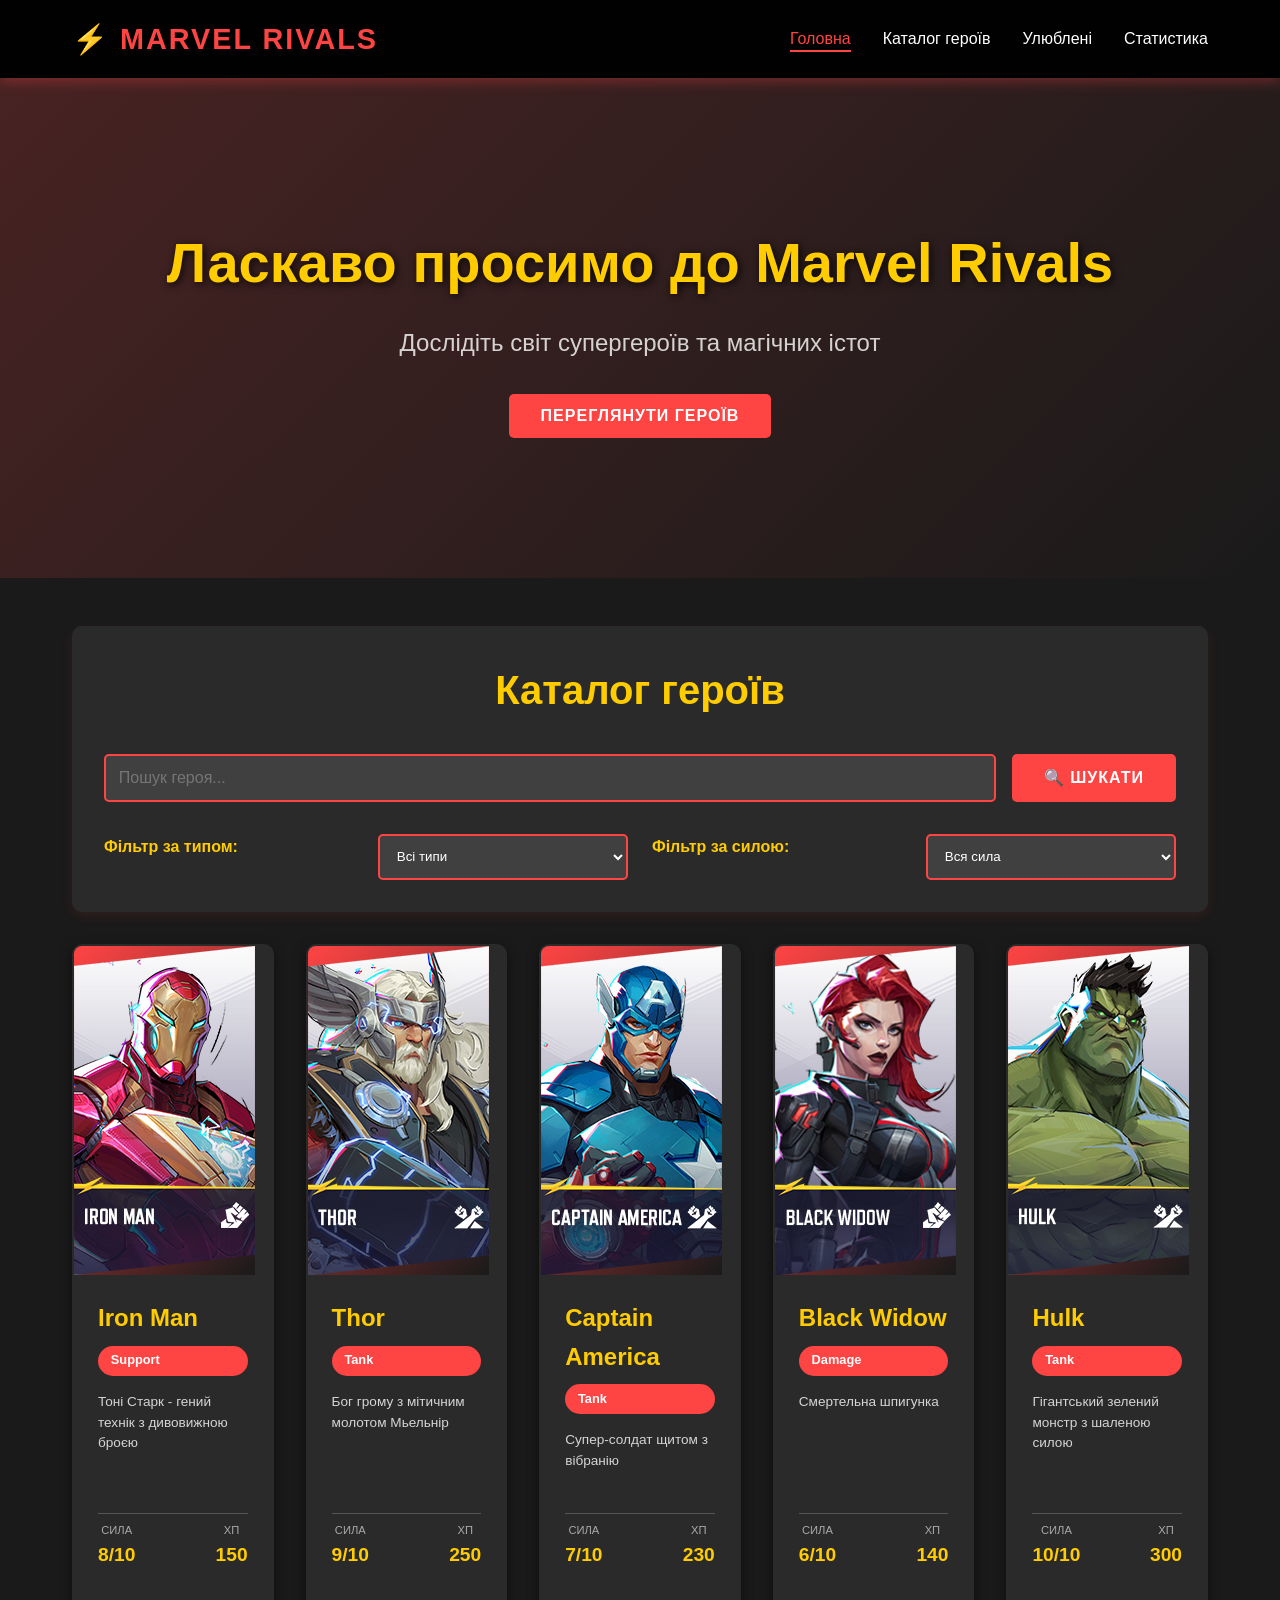
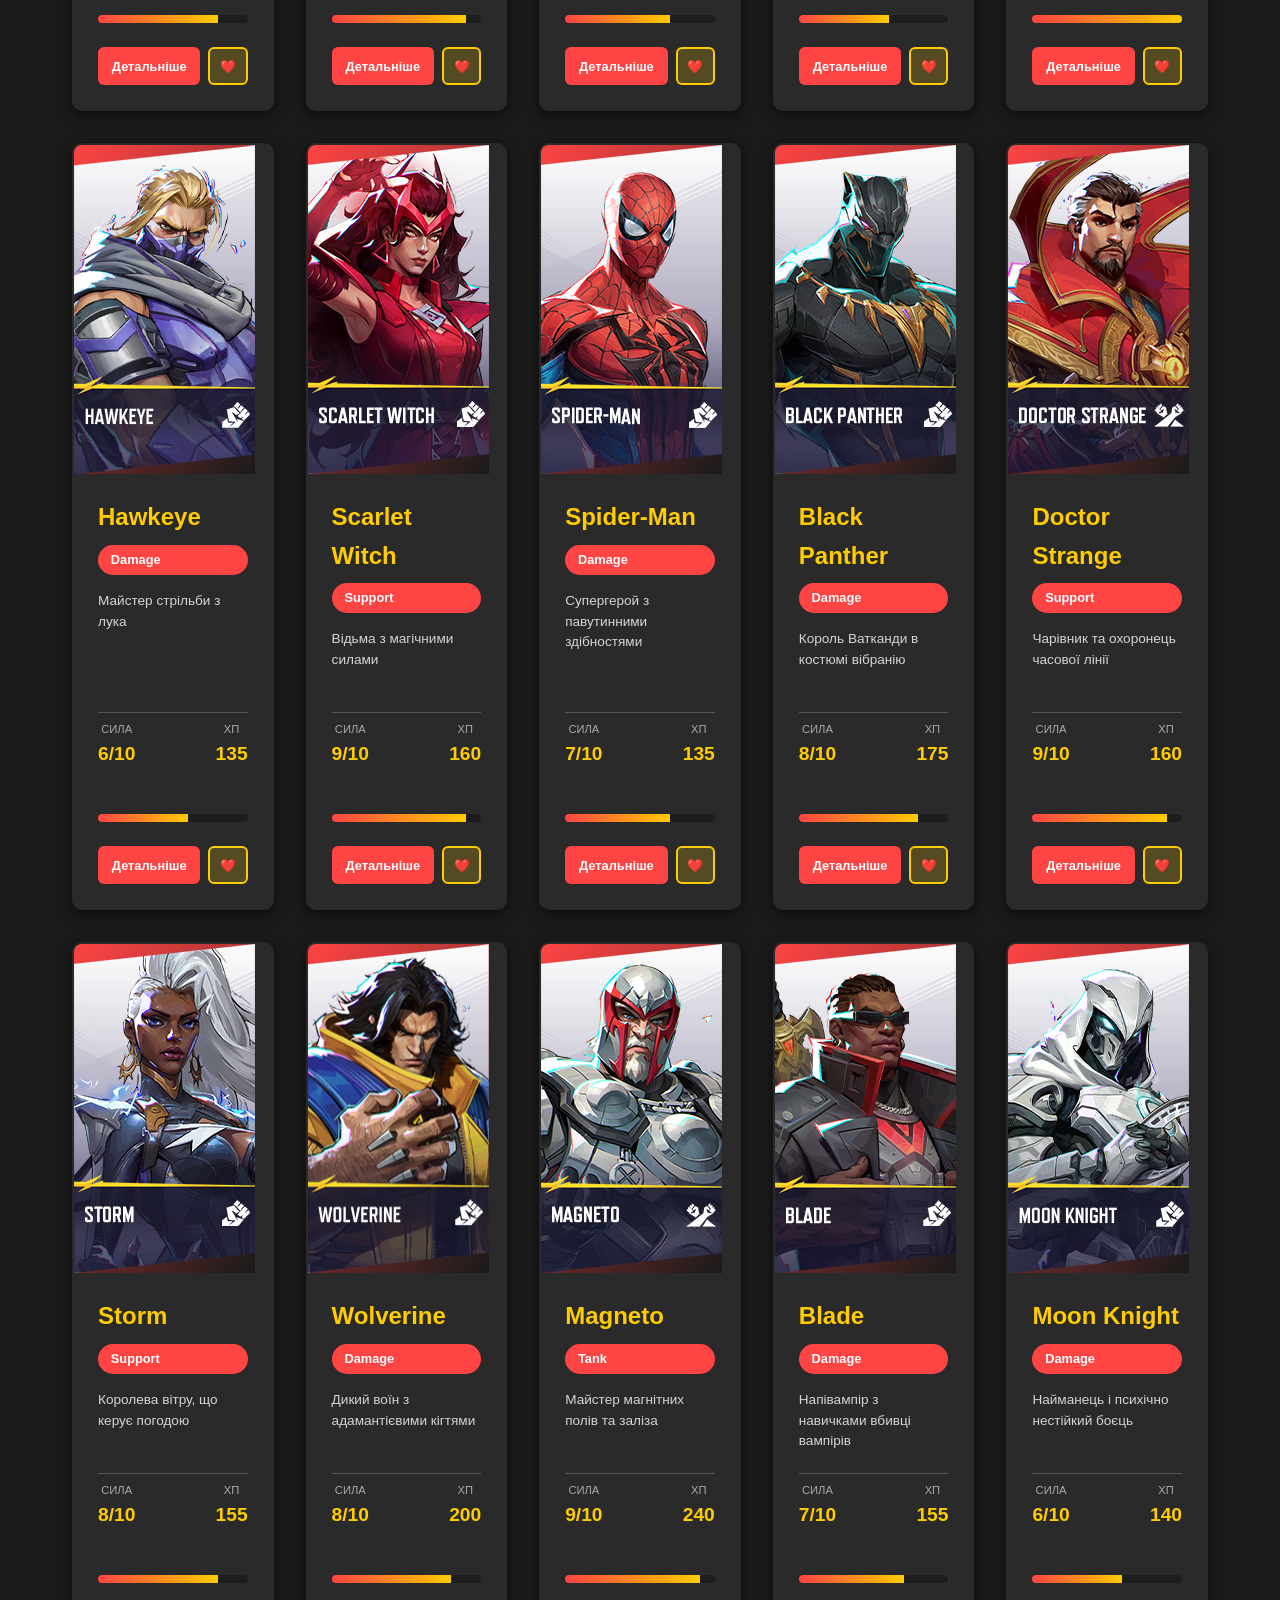
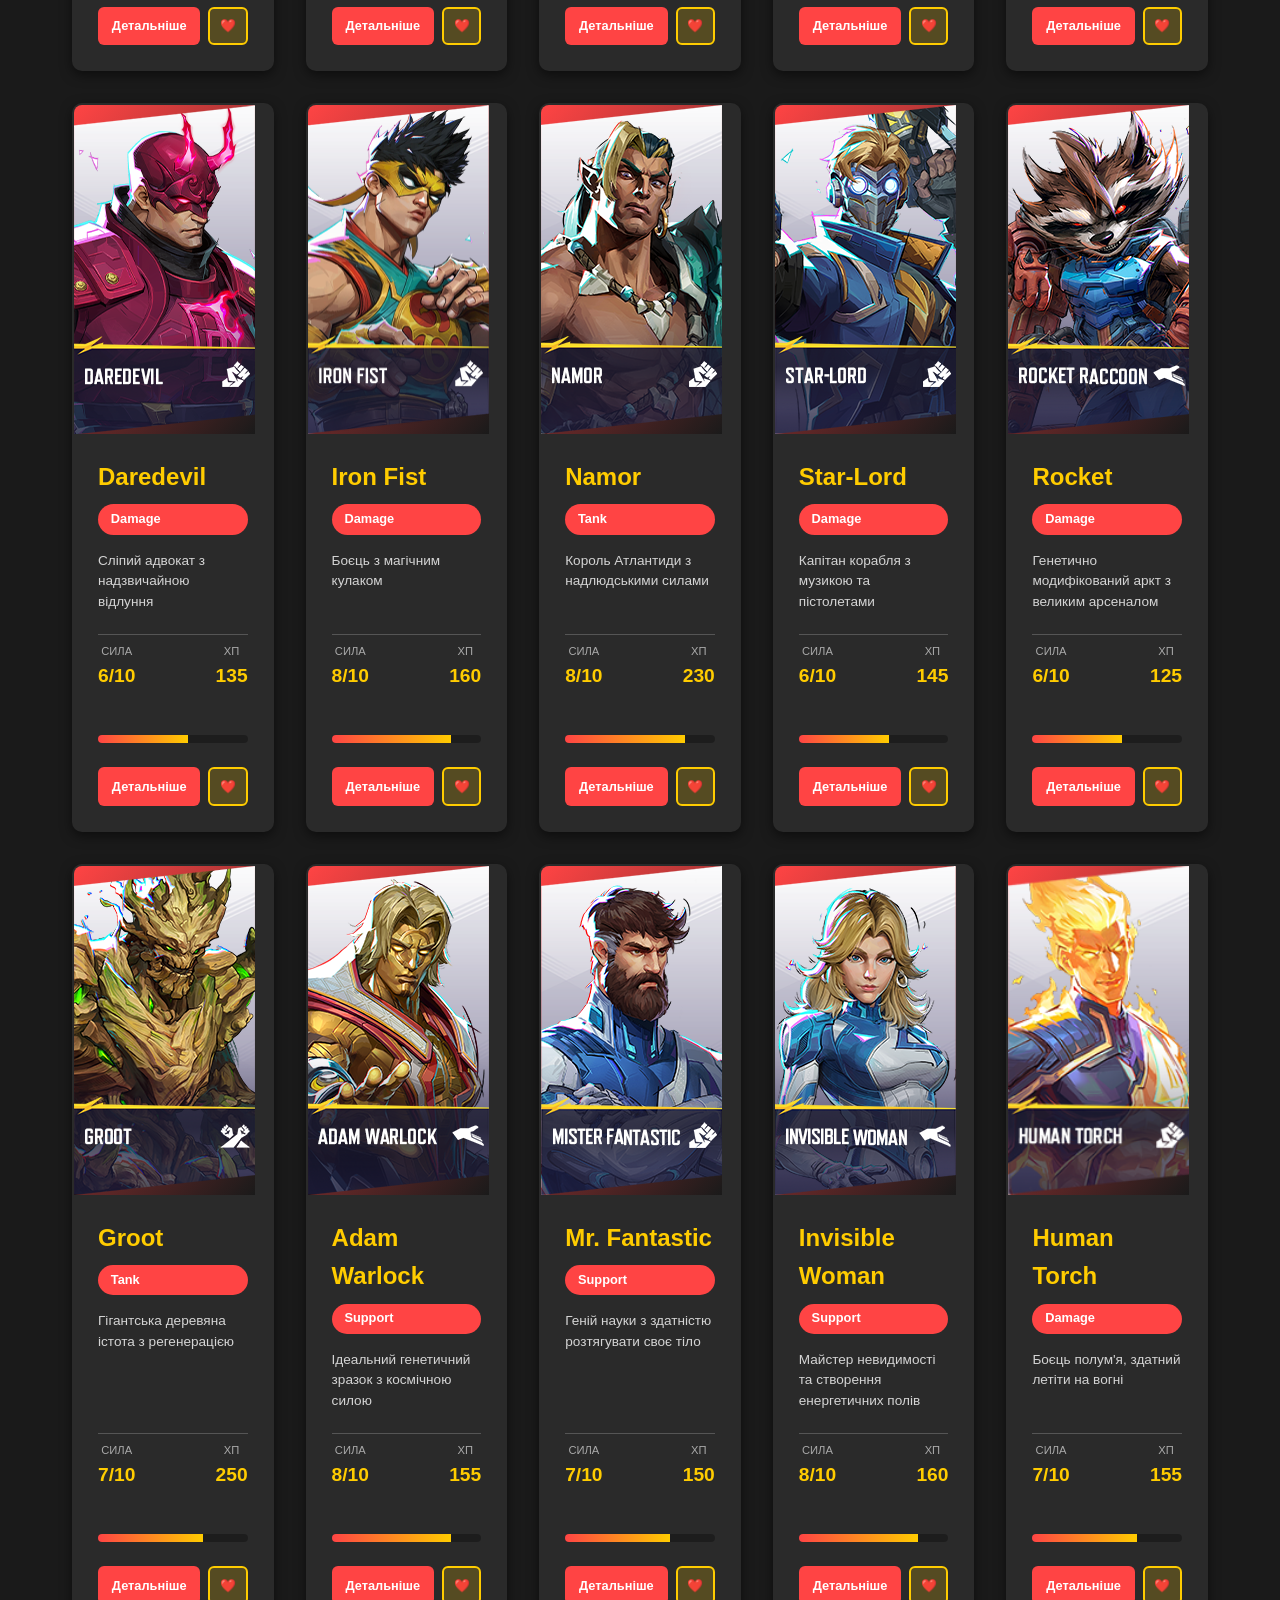
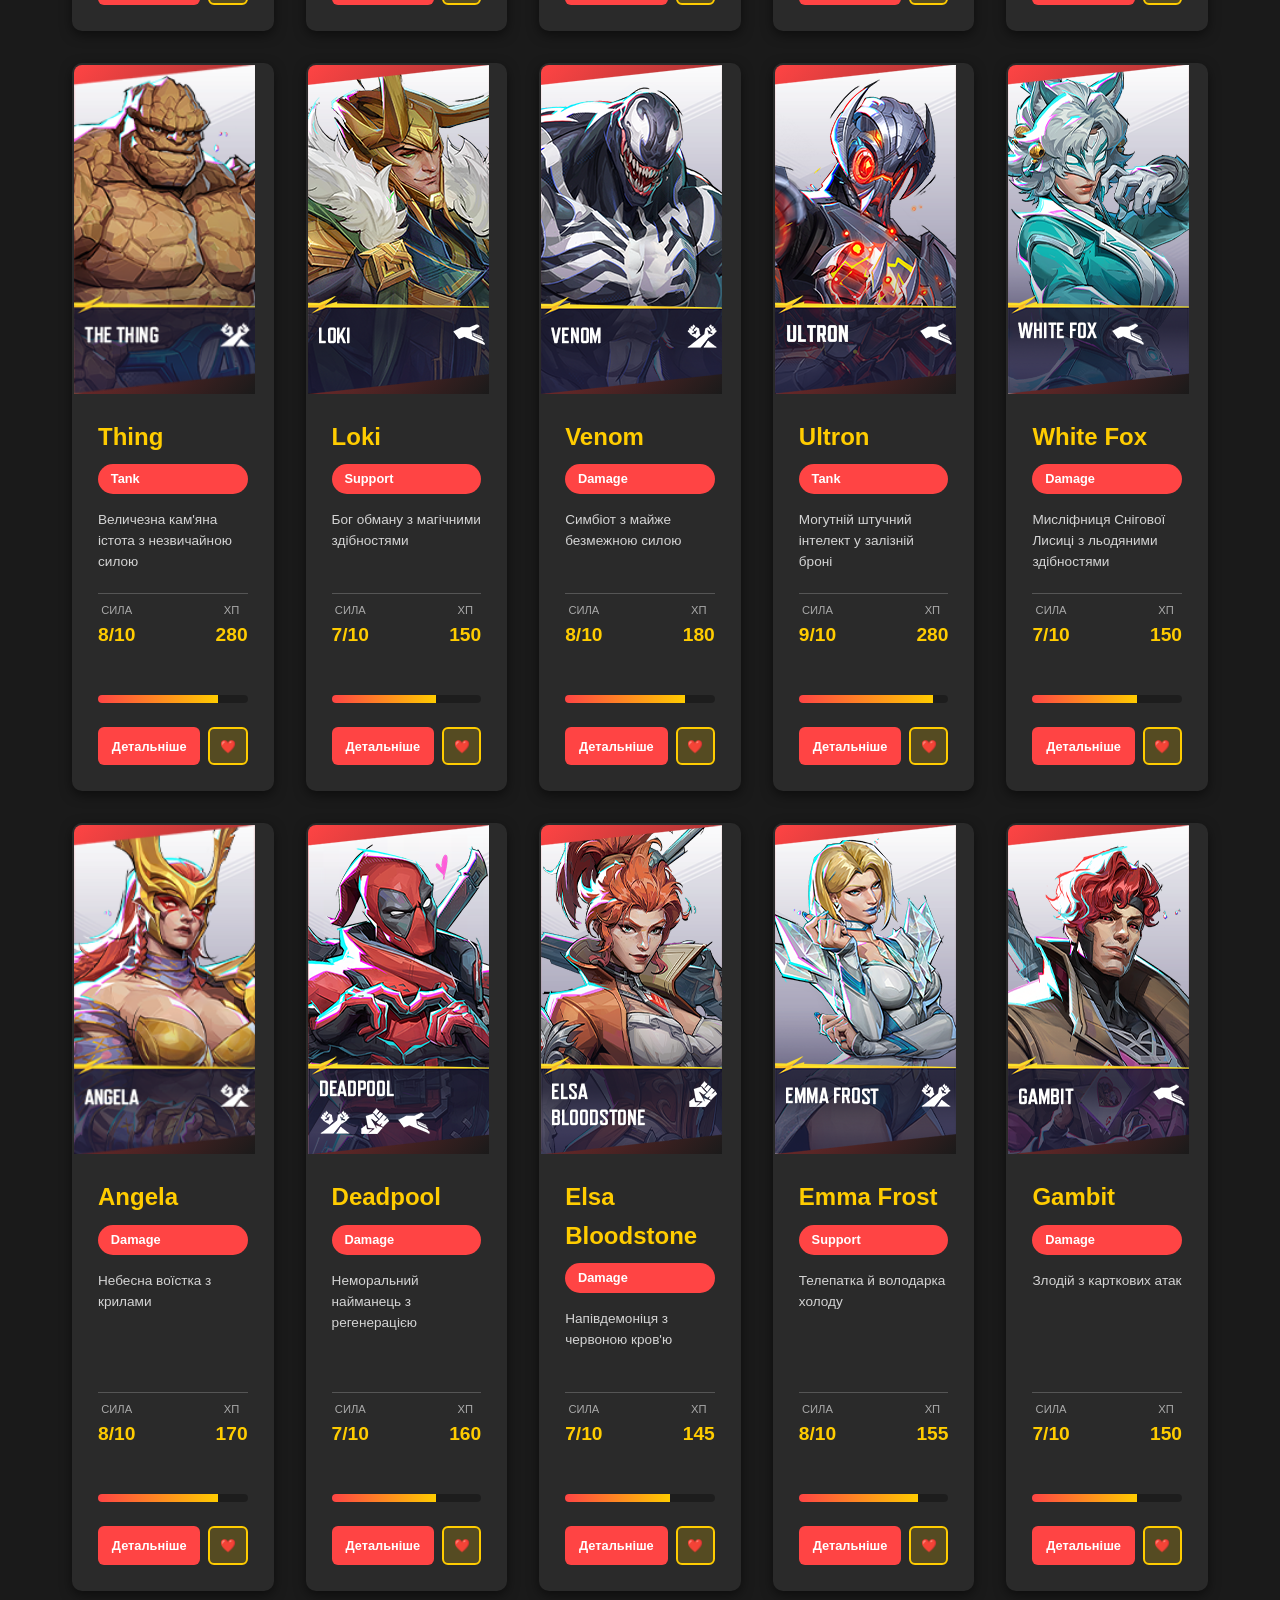
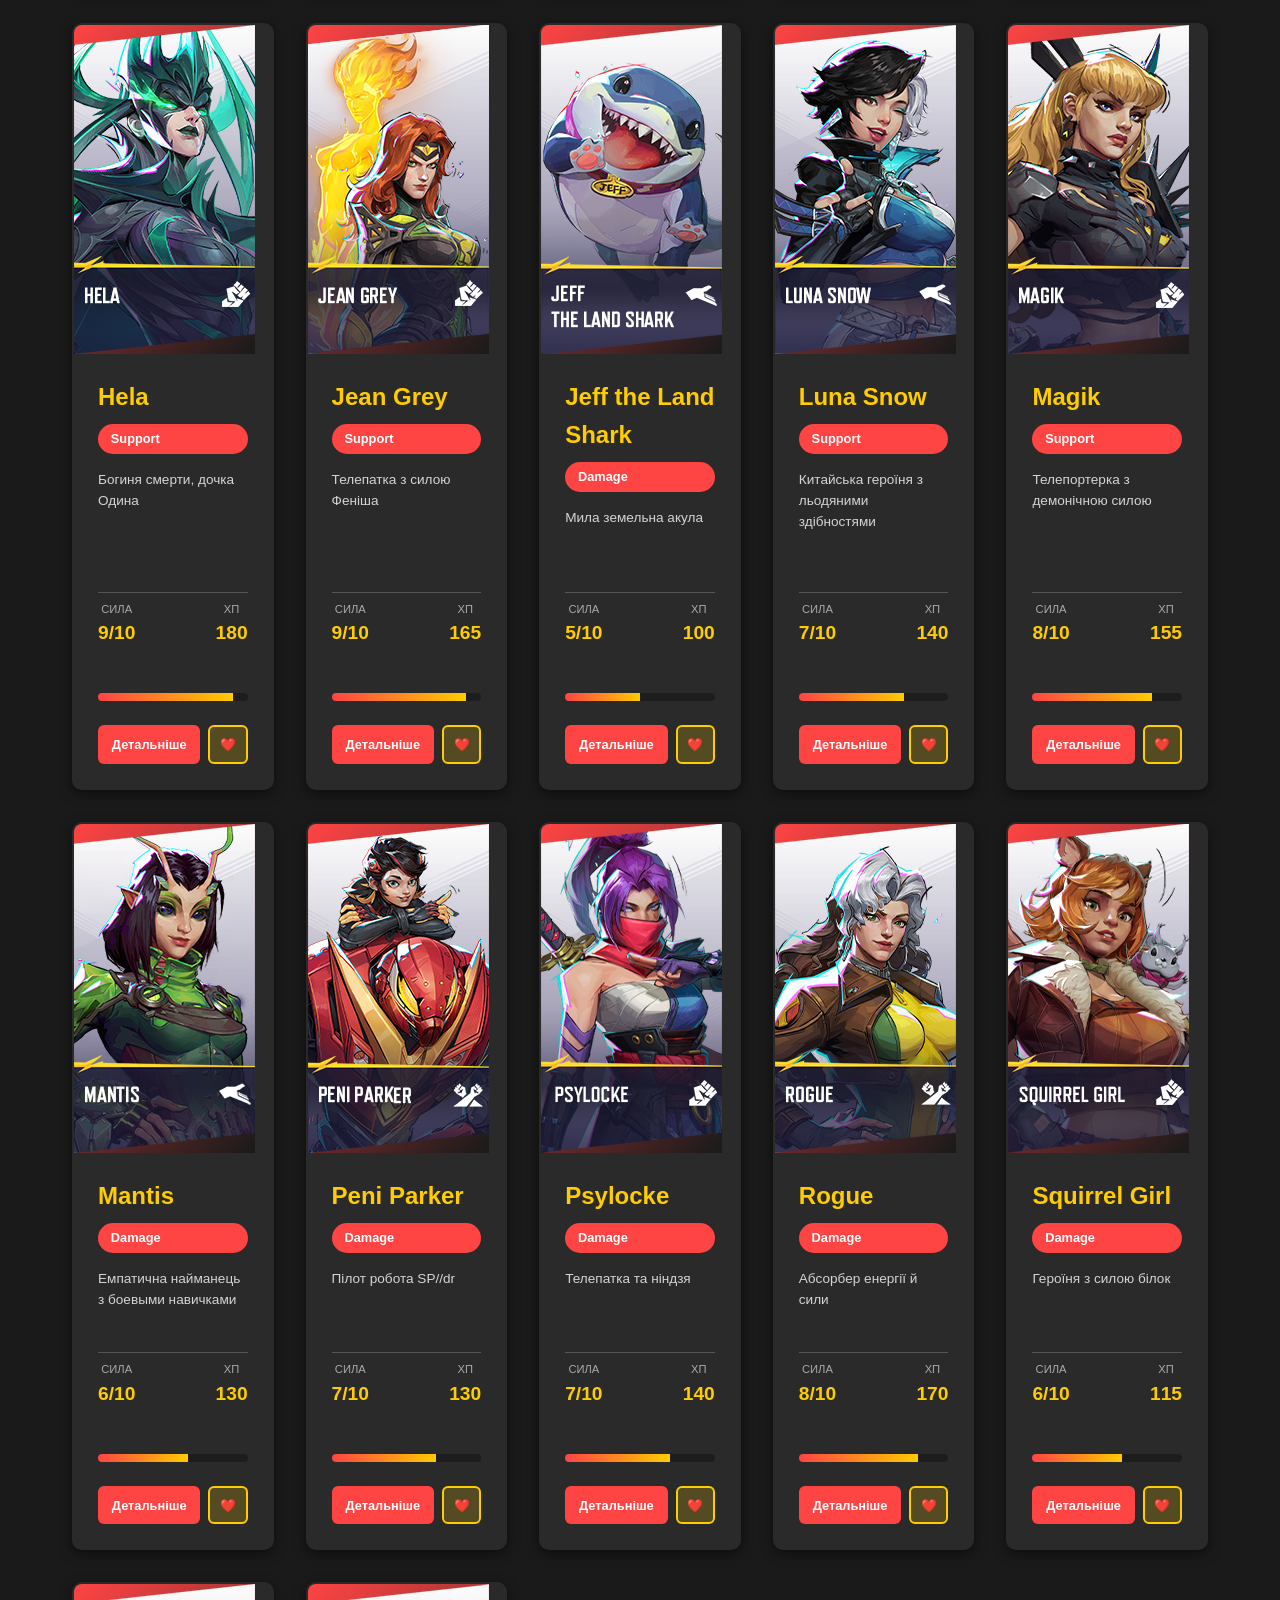
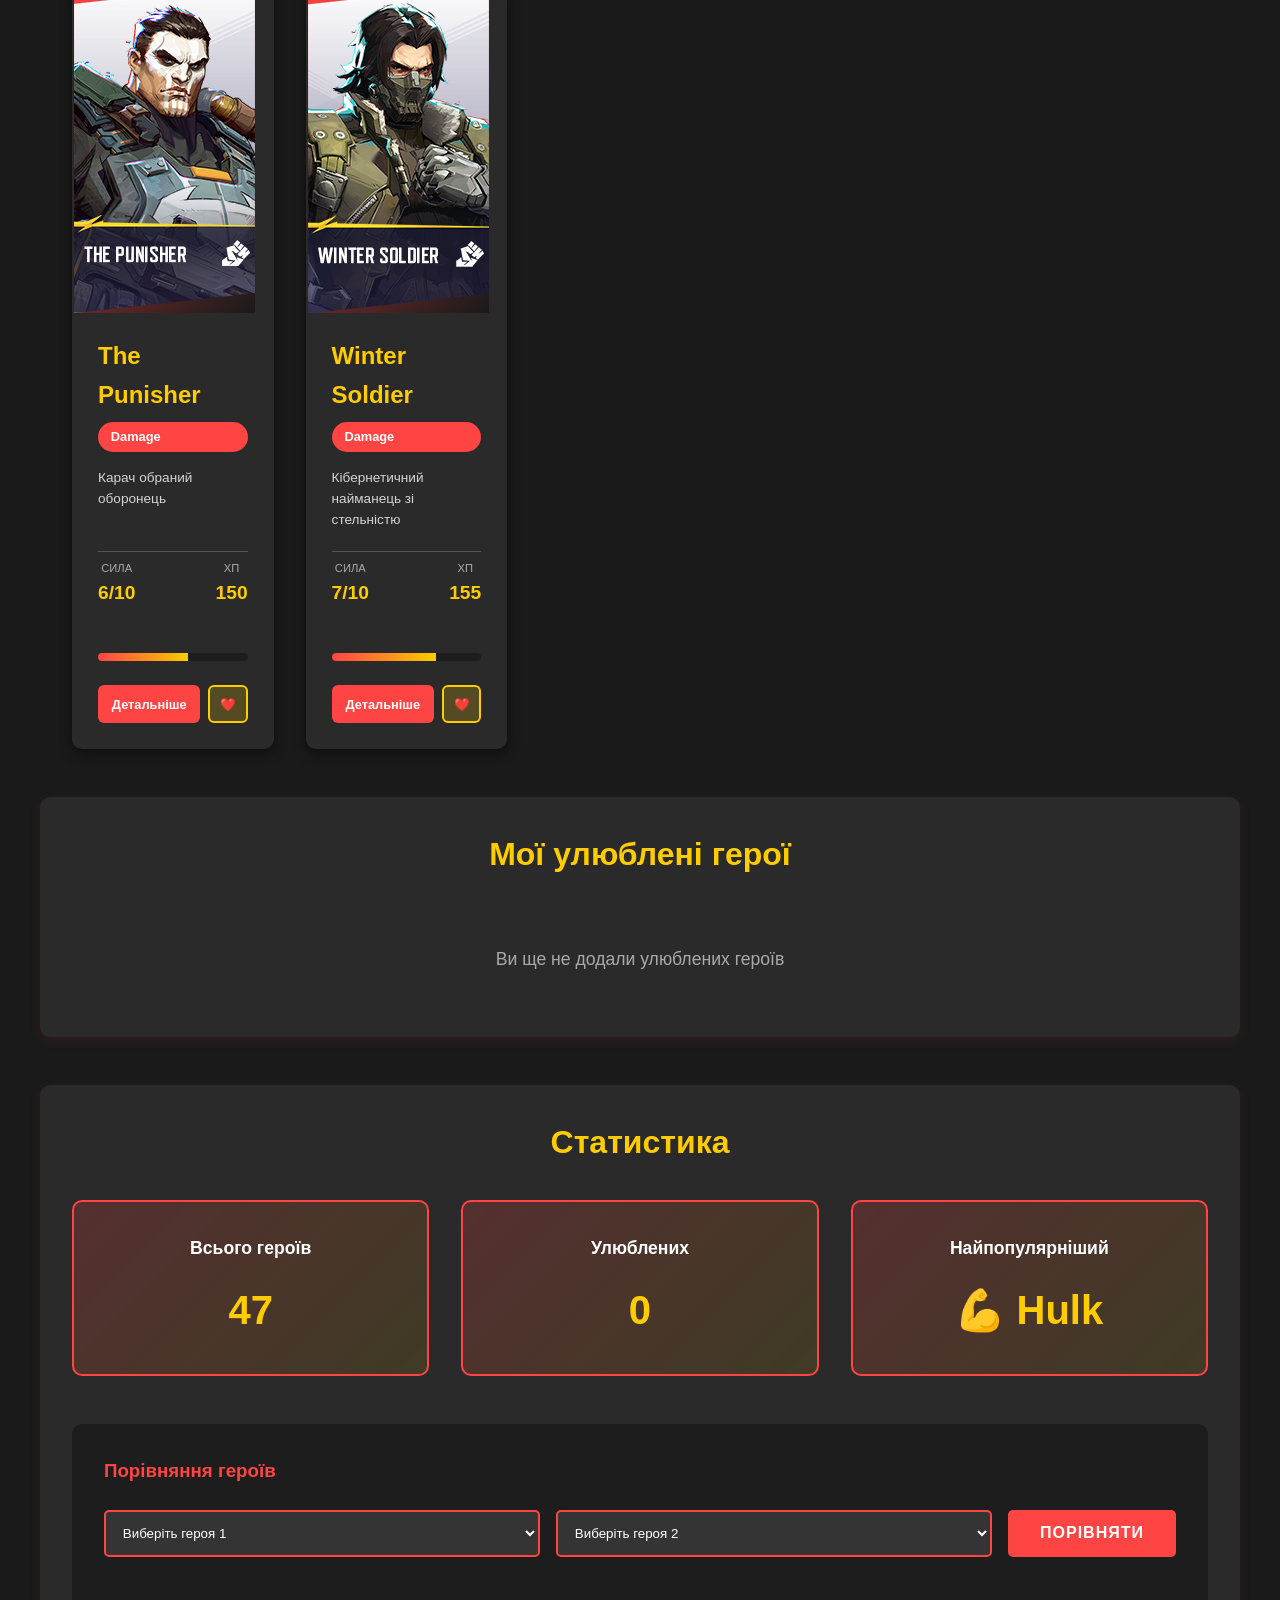
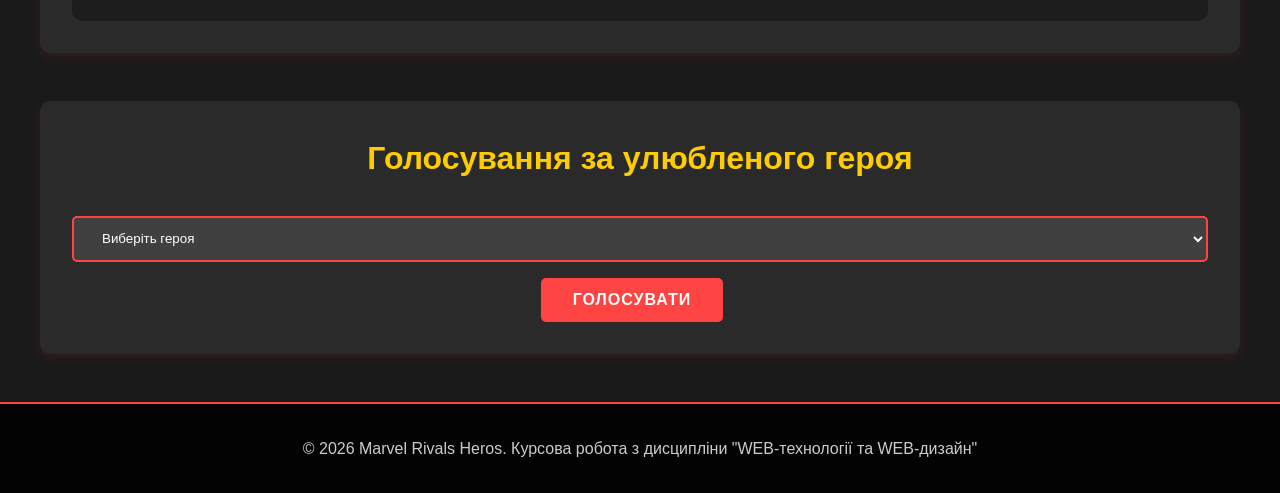
==== index.html @ 2d25cc03 "first commit" ====
<!DOCTYPE html> <!-- Основний тип документу -->
<html lang="uk"> <!-- HTML элемент з мовою uk -->
<head> <!-- Голова документу -->
    <meta charset="UTF-8"> <!-- Кодування UTF-8 -->
    <meta name="viewport" content="width=device-width, initial-scale=1.0"> <!-- Meta viewport для адаптивного дизайну -->
    <title>Marvel Rivals - Герої та персонажі</title> <!-- Заголовок сторінки -->
    <link rel="stylesheet" href="css/styles.css"> <!-- Посилання на зовнішній CSS файл -->
</head> <!-- Кінець голови -->
<body> <!-- Основне тіло документу -->
    <!-- Навігаційне меню --> 
    <header> <!-- Header елемент для шапки -->
        <nav class="navbar"> <!-- Nav елемент з класом navbar -->
            <div class="nav-container"> <!-- DIV контейнер для навігації -->
                <span class="logo" onclick="window.open('https://www.marvelrivals.com', '_blank')">⚡ Marvel Rivals</span> <!-- Логотип посилання на офіційний сайт -->
                <ul class="nav-menu"> <!-- Ненумерований список навігації -->
                    <li><a href="#home" class="nav-link active">Головна</a></li> <!-- LI из A элемент с href -->
                    <li><a href="#catalog" class="nav-link">Каталог героїв</a></li> <!-- Link до каталогу -->
                    <li><a href="#favorites" class="nav-link">Улюблені</a></li> <!-- Link до улюблених -->
                    <li><a href="#stats" class="nav-link">Статистика</a></li> <!-- Link до статистики -->
                </ul> <!-- Кінець списка навігації -->
            </div> <!-- Кінець контейнеру -->
        </nav> <!-- Кінець навіции -->
    </header> <!-- Кінець header -->

    <!-- Основний контент сторінки --> 
    <main> <!-- Main елемент для основного контенту -->
        <!-- Головна секція --> 
        <section id="home" class="hero-section"> <!-- Section елемент z ID та класом -->
        <div class="hero-content"> <!-- DIV для контенту героя -->
            <h2>Ласкаво просимо до Marvel Rivals</h2> <!-- H2 заголовок -->
            <p>Дослідіть світ супергероїв та магічних істот</p> <!-- P елемент зі текстом -->
            <button class="btn-primary" onclick="scrollToSection('catalog')">Переглянути героїв</button> <!-- Button з класом та onclick -->
        </div> <!-- Кінець div -->
    </section> <!-- Кінець section -->

    <!-- Фільтрація та пошук --> 
    <section id="catalog" class="catalog-section">
        <div class="filter-container">
            <h2>Каталог героїв</h2>
            
            <div class="search-bar">
                <input type="text" id="searchInput" placeholder="Пошук героя..." class="search-input">
                <button onclick="searchHeroes()" class="btn-search">🔍 Шукати</button>
            </div>

            <div class="filter-controls">
                <label>Фільтр за типом:</label>
                <select id="typeFilter" onchange="filterHeroes()" class="filter-select">
                    <option value="">Всі типи</option>
                    <option value="Superhero">Супергерой</option>
                    <option value="Villain">Лиходій</option>
                    <option value="Mutant">Мутант</option>
                    <option value="Alien">Інопланетянин</option>
                </select>

                <label>Фільтр за силою:</label>
                <select id="powerFilter" onchange="filterHeroes()" class="filter-select">
                    <option value="">Вся сила</option>
                    <option value="1">1-2</option>
                    <option value="2">3-5</option>
                    <option value="3">6-8</option>
                    <option value="4">9-10</option>
                </select>
            </div>
        </div>

        <!-- Grid героїв -->
        <div id="heroesGrid" class="heroes-grid">
            <!-- Герої будуть завантажені через JavaScript -->
        </div>
    </section>

    <!-- Улюблені герої -->
    <section id="favorites" class="favorites-section">
        <h2>Мої улюблені герої</h2>
        <div id="favoritesList" class="favorites-list">
            <p class="empty-message">Ви ще не додали улюблених героїв</p>
        </div>
        </section>

        <!-- Статистика -->
        <section id="stats" class="stats-section">
        <h2>Статистика</h2>
        <div class="stats-container">
            <div class="stat-card">
                <h3>Всього героїв</h3>
                <p id="totalHeroes" class="stat-value">0</p>
            </div>
            <div class="stat-card">
                <h3>Улюблених</h3>
                <p id="favoritesCount" class="stat-value">0</p>
            </div>
            <div class="stat-card">
                <h3>Найпопулярніший</h3>
                <p id="mostPopular" class="stat-value">-</p>
            </div>
        </div>

        <div class="comparison-section">
            <h3>Порівняння героїв</h3>
            <div class="comparison-controls">
                <select id="hero1Select" class="filter-select">
                    <option value="">Виберіть героя 1</option>
                </select>
                <select id="hero2Select" class="filter-select">
                    <option value="">Виберіть героя 2</option>
                </select>
                <button onclick="compareHeroes()" class="btn-primary">Порівняти</button>
            </div>
            <div id="comparisonResult" class="comparison-result"></div>
        </div>
        </section>

        <!-- Форма голосування -->
        <section class="voting-section">
        <h2>Голосування за улюбленого героя</h2>
        <div class="vote-container">
            <select id="voteHero" class="filter-select">
                <option value="">Виберіть героя</option>
            </select>
            <button onclick="voteFavorite()" class="btn-primary">Голосувати</button>
            <p id="voteMessage" class="vote-message"></p>
        </div>
        </section>

        <!-- Модальне вікно для деталей героя -->
        <div id="heroModal" class="modal">
        <div class="modal-content">
            <span class="modal-close" onclick="closeModal()">&times;</span>
            <div id="heroDetail" class="hero-detail">
                <!-- Деталі героя будуть завантажені через JavaScript -->
            </div>
            </div>
        </div>
    </main> <!-- Кінець main -->

    <!-- Footer -->
    <footer>
        <p>&copy; 2026 Marvel Rivals Heros. Курсова робота з дисципліни "WEB-технології та WEB-дизайн"</p>
    </footer>

    <script src="js/data-extended.js"></script>
    <script src="js/script.js"></script>
</body>
</html>
---- css/styles.css ----
/* Загальні стилі */ 
* { /* Універсальний селектор */
    margin: 0; /* Властивість margin */
    padding: 0; /* Властивість padding */
    box-sizing: border-box; /* Box-sizing властивість */
}

:root { /* CSS змінні (Custom Properties) */
    --primary-color: #ff4444; /* CSS змінна --primary-color */
    --secondary-color: #1a1a1a; /* CSS змінна для вторинного кольору */
    --text-color: #ffffff; /* CSS змінна для тексту */
    --accent-color: #ffcc00; /* CSS змінна для акцентування */
    --card-bg: #2a2a2a; /* CSS змінна для фону карток */
    --hover-color: #ff6666; /* CSS змінна для
}

body { /* CSS селектор для body */
    font-family: 'Arial', sans-serif; /* Властивість font-family */
    background-color: var(--secondary-color); /* Використання CSS змінної */
    color: var(--text-color); /* Колір тексту */
    line-height: 1.6; /* Висота лінії тексту */
}

/* Навігаційне меню */ /* Коментар для нової секції CSS */
header { /* CSS селектор header */
    background-color: rgba(0, 0, 0, 0.95); /* RGBA колір з прозорістю */
    position: sticky; /* Position властивість */
    top: 0; /* Top властивість */
    z-index: 100; /* Z-index для шарів */
    box-shadow: 0 4px 12px rgba(255, 68, 68, 0.3); /* Box-shadow для тіні */
}

.navbar { /* CSS class селектор */
    padding: 1rem 0; /* Padding властивість */
}

.nav-container {
    max-width: 1200px;
    margin: 0 auto;
    padding: 0 2rem;
    display: flex;
    justify-content: space-between;
    align-items: center;
}

.logo {
    font-size: 1.8rem;
    font-weight: bold;
    color: var(--primary-color);
    text-transform: uppercase;
    letter-spacing: 2px;
}

.nav-menu {
    display: flex;
    list-style: none;
    gap: 2rem;
}

.nav-link {
    color: var(--text-color);
    text-decoration: none;
    font-weight: 500;
    transition: color 0.3s ease;
    position: relative;
}

.nav-link:hover,
.nav-link.active {
    color: var(--primary-color);
}

.nav-link::after {
    content: '';
    position: absolute;
    bottom: -5px;
    left: 0;
    width: 0;
    height: 2px;
    background-color: var(--primary-color);
    transition: width 0.3s ease;
}

.nav-link:hover::after,
.nav-link.active::after {
    width: 100%;
}

/* Героїчна секція */
.hero-section {
    background: linear-gradient(135deg, rgba(255, 68, 68, 0.2) 0%, rgba(26, 26, 26, 0.9) 100%);
    padding: 8rem 2rem;
    text-align: center;
    min-height: 500px;
    display: flex;
    align-items: center;
    justify-content: center;
}

.hero-content h2 {
    font-size: 3.5rem;
    margin-bottom: 1rem;
    color: var(--accent-color);
    text-shadow: 2px 2px 8px rgba(0, 0, 0, 0.8);
}

.hero-content p {
    font-size: 1.5rem;
    margin-bottom: 2rem;
    color: rgba(255, 255, 255, 0.8);
}

/* Кнопки */
.btn-primary,
.btn-search {
    background-color: var(--primary-color);
    color: var(--text-color);
    border: none;
    padding: 0.8rem 2rem;
    font-size: 1rem;
    font-weight: bold;
    border-radius: 5px;
    cursor: pointer;
    transition: all 0.3s ease;
    text-transform: uppercase;
    letter-spacing: 1px;
}

.btn-primary:hover,
.btn-search:hover {
    background-color: var(--hover-color);
    transform: translateY(-2px);
    box-shadow: 0 8px 16px rgba(255, 68, 68, 0.4);
}

.btn-primary:active {
    transform: translateY(0);
}

/* Каталог секція */
.catalog-section {
    max-width: 1200px;
    margin: 3rem auto;
    padding: 0 2rem;
}

.catalog-section h2 {
    font-size: 2.5rem;
    margin-bottom: 2rem;
    color: var(--accent-color);
    text-align: center;
}

.filter-container {
    background-color: var(--card-bg);
    padding: 2rem;
    border-radius: 10px;
    margin-bottom: 2rem;
    box-shadow: 0 4px 12px rgba(255, 68, 68, 0.1);
}

.search-bar {
    display: flex;
    gap: 1rem;
    margin-bottom: 2rem;
}

.search-input {
    flex: 1;
    padding: 0.8rem;
    font-size: 1rem;
    border: 2px solid var(--primary-color);
    border-radius: 5px;
    background-color: rgba(255, 255, 255, 0.1);
    color: var(--text-color);
    transition: all 0.3s ease;
}

.search-input:focus {
    outline: none;
    background-color: rgba(255, 255, 255, 0.15);
    box-shadow: 0 0 10px rgba(255, 68, 68, 0.3);
}

.filter-controls {
    display: grid;
    grid-template-columns: repeat(auto-fit, minmax(250px, 1fr));
    gap: 1.5rem;
}

.filter-controls label {
    display: block;
    font-weight: bold;
    margin-bottom: 0.5rem;
    color: var(--accent-color);
}

.filter-select {
    width: 100%;
    padding: 0.8rem;
    border: 2px solid var(--primary-color);
    border-radius: 5px;
    background-color: rgba(255, 255, 255, 0.1);
    color: var(--text-color);
    cursor: pointer;
    transition: all 0.3s ease;
}

.filter-select:hover,
.filter-select:focus {
    background-color: rgba(255, 255, 255, 0.15);
    outline: none;
}

.filter-select option {
    background-color: var(--secondary-color);
    color: var(--text-color);
}

/* Grid героїв */
.heroes-grid {
    display: grid;
    grid-template-columns: repeat(auto-fill, minmax(181px, 1fr));
    gap: 2rem;
    margin-top: 2rem;
}

.hero-card {
    display: flex;
    flex-direction: column;
    justify-content: space-between;
    min-height: 560px;
    background-color: var(--card-bg);
    border-radius: 10px;
    overflow: hidden;
    transition: all 0.3s ease;
    cursor: pointer;
    box-shadow: 0 4px 12px rgba(0, 0, 0, 0.5);
    border: 2px solid transparent;
}

.hero-card:hover {
    transform: translateY(-10px);
    box-shadow: 0 12px 24px rgba(255, 68, 68, 0.3);
    border-color: var(--primary-color);
}

.hero-image {
    width: 181px;
    height: 329px;
    background: linear-gradient(135deg, var(--primary-color), var(--secondary-color));
    display: flex;
    align-items: center;
    justify-content: center;
    font-size: 4rem;
    overflow: hidden;
}

.hero-image img {
    width: 100%;
    height: 100%;
    object-fit: cover;
}

.hero-info {
    padding: 1.5rem;
    display: flex;
    flex-direction: column;
    flex: 1;
}

.hero-bottom {
    margin-top: auto;
    display: flex;
    flex-direction: column;
    gap: 0.75rem;
}

.hero-name {
    font-size: 1.5rem;
    font-weight: bold;
    margin-bottom: 0.5rem;
    color: var(--accent-color);
}

.hero-type {
    display: inline-block;
    background-color: var(--primary-color);
    color: var(--text-color);
    padding: 0.3rem 0.8rem;
    border-radius: 20px;
    font-size: 0.8rem;
    margin-bottom: 1rem;
    font-weight: bold;
}

.hero-description {
    font-size: 0.85rem;
    color: rgba(255, 255, 255, 0.8);
    margin-bottom: 1rem;
    min-height: 4.2rem;
    line-height: 1.3rem;
}

.hero-stats {
    display: flex;
    justify-content: space-between;
    align-items: center;
    margin-bottom: 0.5rem;
    padding-top: 0.5rem;
    padding-bottom: 1rem;
    border-top: 1px solid rgba(255, 255, 255, 0.2);
}

.stat {
    text-align: center;
}

.stat-label {
    font-size: 0.7rem;
    color: rgba(255, 255, 255, 0.6);
    text-transform: uppercase;
}

.stat-value {
    font-size: 1.2rem;
    font-weight: bold;
    color: var(--accent-color);
}

.power-bar {
    width: 100%;
    height: 8px;
    background-color: rgba(0, 0, 0, 0.3);
    border-radius: 4px;
    overflow: hidden;
    margin-top: 0.5rem;
}

.power-fill {
    height: 100%;
    background: linear-gradient(90deg, var(--primary-color), var(--accent-color));
    transition: width 0.3s ease;
}

.hero-actions {
    display: grid;
    grid-template-columns: 1fr auto;
    gap: 0.5rem;
    align-items: stretch;
    margin-top: 0.75rem;
}

.btn-details,
.btn-favorite {
    min-height: 2.4rem;
    padding: 0.45rem 0.7rem;
    border: none;
    border-radius: 6px;
    cursor: pointer;
    font-weight: bold;
    transition: all 0.4s ease;
    font-size: 0.8rem;
    display: inline-flex;
    justify-content: center;
    align-items: center;
    white-space: nowrap;
    box-sizing: border-box;
}

.btn-details {
    width: 100%;
}

.btn-favorite {
    width: auto;
    padding: 0.45rem 0.6rem;
}

.btn-details {
    background-color: var(--primary-color);
    color: var(--text-color);
}

.btn-details:hover {
    background-color: var(--hover-color);
}

.btn-favorite {
    background-color: rgba(255, 204, 0, 0.2);
    color: var(--accent-color);
    border: 2px solid var(--accent-color);
}

.btn-favorite:hover {
    background-color: rgba(255, 204, 0, 0.4);
}

.btn-favorite.active {
    background-color: var(--accent-color);
    color: var(--secondary-color);
}

/* Модальне вікно */
.modal {
    display: none;
    position: fixed;
    z-index: 1000;
    left: 0;
    top: 0;
    width: 100%;
    height: 100%;
    background-color: rgba(0, 0, 0, 0.8);
    animation: fadeIn 0.3s ease;
}

@keyframes fadeIn {
    from { opacity: 0; }
    to { opacity: 1; }
}

.modal-content {
    background-color: var(--card-bg);
    margin: auto;
    padding: 2rem;
    border: 2px solid var(--primary-color);
    border-radius: 10px;
    width: 90%;
    max-width: 800px;
    max-height: 90vh;
    overflow-y: auto;
    position: absolute;
    top: 50%;
    left: 50%;
    transform: translate(-50%, -50%);
    box-shadow: 0 12px 40px rgba(255, 68, 68, 0.4);
}

.modal-close {
    color: var(--primary-color);
    float: right;
    font-size: 2rem;
    font-weight: bold;
    cursor: pointer;
    transition: color 0.3s ease;
}

.modal-close:hover {
    color: var(--hover-color);
}

.hero-detail h2 {
    font-size: 2rem;
    color: var(--accent-color);
    margin-bottom: 1rem;
}

.hero-detail p {
    margin: 1rem 0;
    line-height: 1.8;
}

.detail-abilities {
    background-color: rgba(255, 68, 68, 0.1);
    padding: 1.5rem;
    border-radius: 5px;
    margin: 1rem 0;
}

.detail-abilities h3 {
    color: var(--primary-color);
    margin-bottom: 1rem;
}

.ability {
    margin: 0.8rem 0;
    padding-left: 1rem;
    border-left: 3px solid var(--primary-color);
}

.ability-name {
    font-weight: bold;
    color: var(--accent-color);
}

/* Улюблені герої */
.favorites-section,
.stats-section,
.voting-section {
    max-width: 1200px;
    margin: 3rem auto;
    padding: 2rem;
    background-color: var(--card-bg);
    border-radius: 10px;
    box-shadow: 0 4px 12px rgba(255, 68, 68, 0.1);
}

.favorites-section h2,
.stats-section h2,
.voting-section h2 {
    font-size: 2rem;
    color: var(--accent-color);
    margin-bottom: 2rem;
    text-align: center;
}

.favorites-list {
    display: grid;
    grid-template-columns: repeat(auto-fill, minmax(250px, 1fr));
    gap: 1.5rem;
}

.empty-message {
    grid-column: 1 / -1;
    text-align: center;
    padding: 2rem;
    color: rgba(255, 255, 255, 0.6);
    font-size: 1.1rem;
}

.favorite-item {
    background-color: rgba(255, 204, 0, 0.1);
    border: 2px solid var(--accent-color);
    border-radius: 8px;
    padding: 1.5rem;
    text-align: center;
}

.favorite-item h3 {
    color: var(--accent-color);
    margin-bottom: 0.5rem;
}

.remove-favorite {
    margin-top: 1rem;
    background-color: var(--primary-color);
    color: var(--text-color);
    border: none;
    padding: 0.5rem 1rem;
    border-radius: 5px;
    cursor: pointer;
    font-weight: bold;
    transition: all 0.3s ease;
}

.remove-favorite:hover {
    background-color: var(--hover-color);
}

/* Статистика */
.stats-container {
    display: grid;
    grid-template-columns: repeat(auto-fit, minmax(200px, 1fr));
    gap: 2rem;
    margin-bottom: 3rem;
}

.stat-card {
    background: linear-gradient(135deg, rgba(255, 68, 68, 0.2), rgba(255, 204, 0, 0.1));
    border: 2px solid var(--primary-color);
    border-radius: 10px;
    padding: 2rem;
    text-align: center;
}

.stat-card h3 {
    color: var(--text-color);
    margin-bottom: 1rem;
    font-size: 1.1rem;
}

.stat-card .stat-value {
    font-size: 2.5rem;
    color: var(--accent-color);
}

/* Порівняння героїв */
.comparison-section {
    background-color: rgba(0, 0, 0, 0.3);
    padding: 2rem;
    border-radius: 10px;
    margin-top: 2rem;
}

.comparison-section h3 {
    color: var(--primary-color);
    margin-bottom: 1.5rem;
}

.comparison-controls {
    display: grid;
    grid-template-columns: 1fr 1fr auto;
    gap: 1rem;
    margin-bottom: 2rem;
}

.comparison-result {
    display: grid;
    grid-template-columns: 1fr 1fr;
    gap: 2rem;
    margin-top: 2rem;
}

.comparison-hero {
    background-color: rgba(255, 255, 255, 0.05);
    padding: 1.5rem;
    border-radius: 8px;
    border: 2px solid var(--primary-color);
}

.comparison-hero h4 {
    color: var(--accent-color);
    margin-bottom: 1rem;
    font-size: 1.3rem;
    text-align: center;
}

.comparison-stat {
    display: flex;
    justify-content: space-between;
    margin: 0.8rem 0;
    padding: 0.5rem 0;
    border-bottom: 1px solid rgba(255, 68, 68, 0.2);
}

.comparison-stat-label {
    color: rgba(255, 255, 255, 0.8);
}

.comparison-stat-value {
    font-weight: bold;
    color: var(--accent-color);
}

/* Голосування */
.voting-section {
    text-align: center;
}

.vote-container {
    display: flex;
    gap: 1rem;
    justify-content: center;
    align-items: center;
    flex-wrap: wrap;
}

.vote-container select {
    padding: 0.8rem 1.5rem;
    min-width: 250px;
}

.vote-message {
    color: var(--accent-color);
    font-weight: bold;
    margin-top: 1rem;
    font-size: 1.1rem;
}

/* Таблиця */
table {
    width: 100%;
    border-collapse: collapse;
    margin: 1.5rem 0;
}

thead {
    background-color: var(--primary-color);
}

thead th {
    padding: 1rem;
    text-align: left;
    font-weight: bold;
    color: var(--text-color);
}

tbody td {
    padding: 0.8rem 1rem;
    border-bottom: 1px solid rgba(255, 68, 68, 0.2);
}

tbody tr:hover {
    background-color: rgba(255, 68, 68, 0.1);
}

/* Footer */
footer {
    background-color: rgba(0, 0, 0, 0.9);
    text-align: center;
    padding: 2rem;
    margin-top: 3rem;
    border-top: 2px solid var(--primary-color);
    color: rgba(255, 255, 255, 0.8);
}

/* Адаптивність */
@media (max-width: 768px) {
    .nav-container {
        flex-direction: column;
        gap: 1rem;
    }

    .nav-menu {
        flex-direction: column;
        gap: 0.5rem;
        text-align: center;
    }

    .hero-section {
        padding: 4rem 1rem;
    }

    .hero-content h2 {
        font-size: 2rem;
    }

    .heroes-grid {
        grid-template-columns: repeat(auto-fill, minmax(200px, 1fr));
        gap: 1rem;
    }

    .search-bar {
        flex-direction: column;
    }

    .filter-controls {
        grid-template-columns: 1fr;
    }

    .comparison-controls {
        grid-template-columns: 1fr;
    }

    .comparison-result {
        grid-template-columns: 1fr;
    }

    .vote-container {
        flex-direction: column;
        gap: 0.5rem;
    }

    .vote-container select,
    .vote-container button {
        width: 100%;
    }

    .stat-card {
        min-width: 150px;
    }

    .modal-content {
        width: 95%;
        padding: 1rem;
    }
}

@media (max-width: 480px) {
    .logo {
        font-size: 1.3rem;
    }

    .nav-menu {
        gap: 0.3rem;
        font-size: 0.9rem;
    }

    .hero-content h2 {
        font-size: 1.5rem;
    }

    .catalog-section h2,
    .favorites-section h2,
    .stats-section h2,
    .voting-section h2 {
        font-size: 1.5rem;
    }

    .heroes-grid {
        grid-template-columns: 1fr;
    }
}
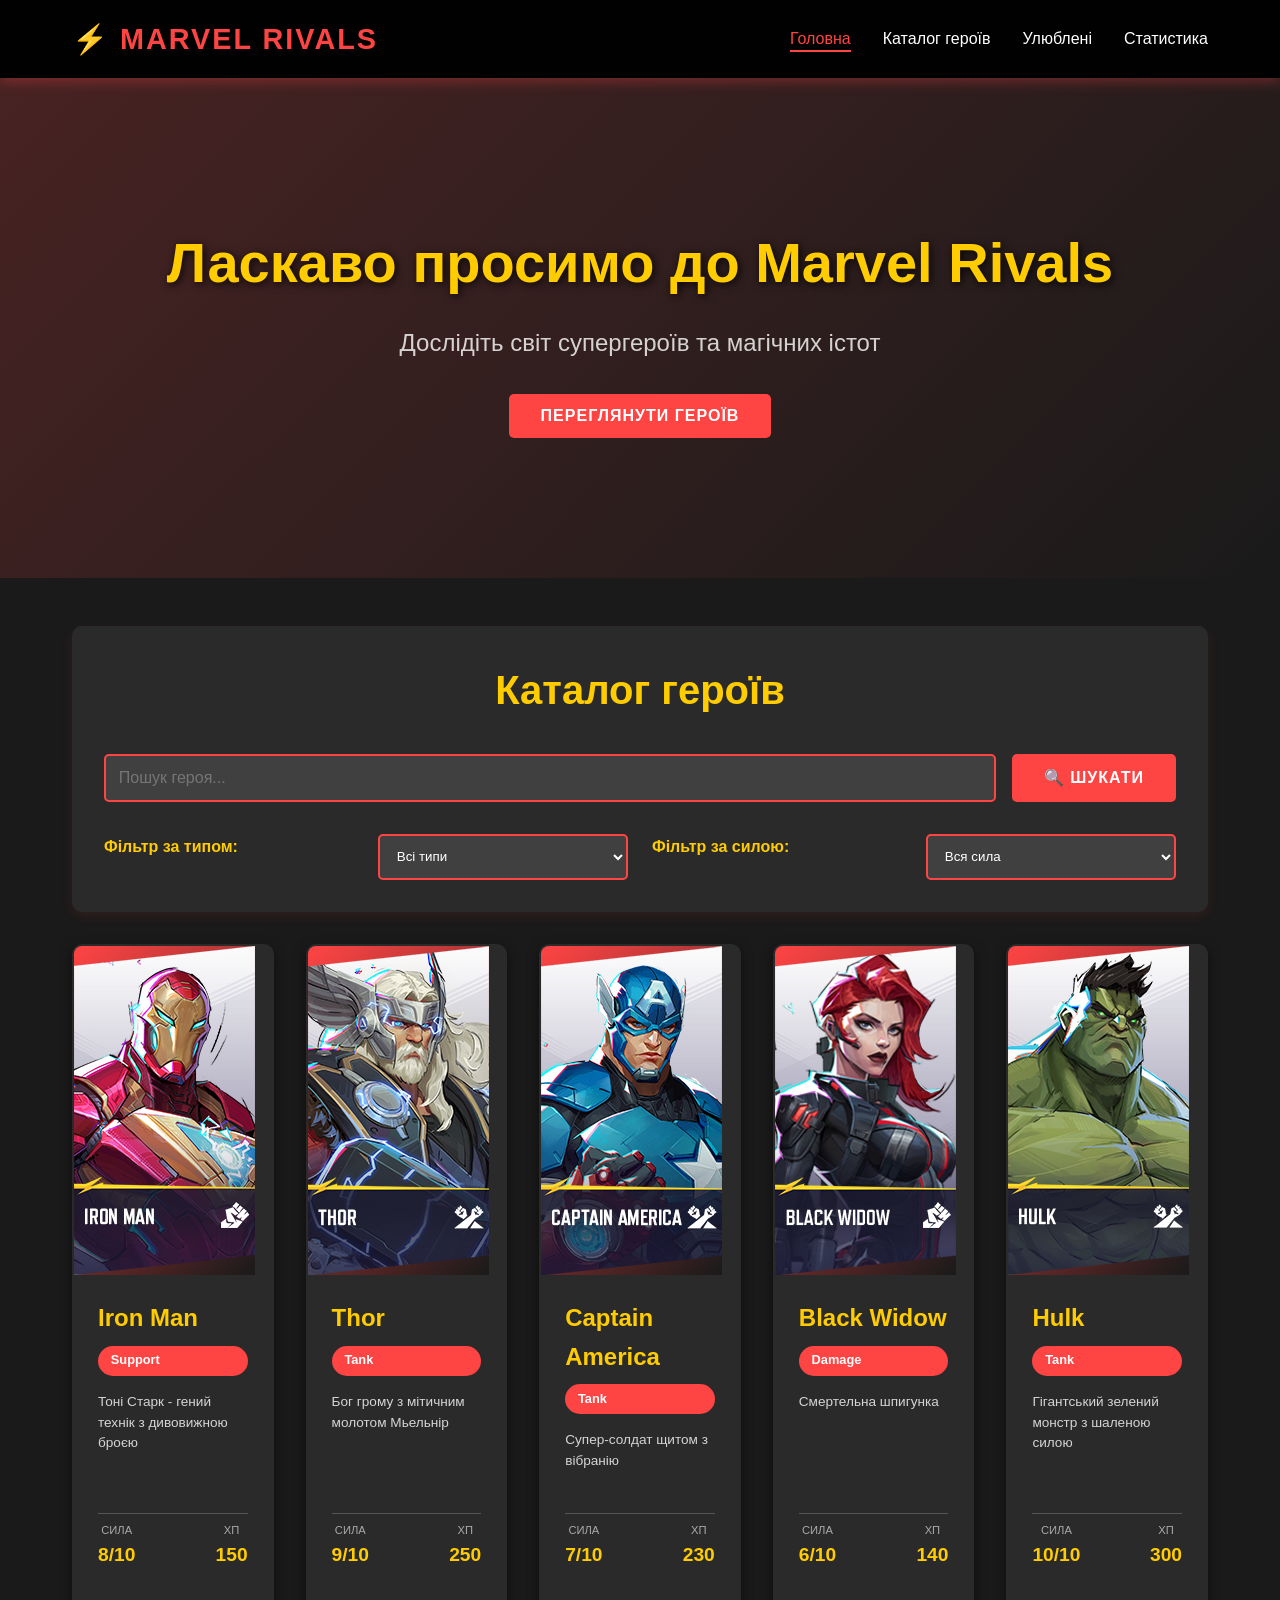
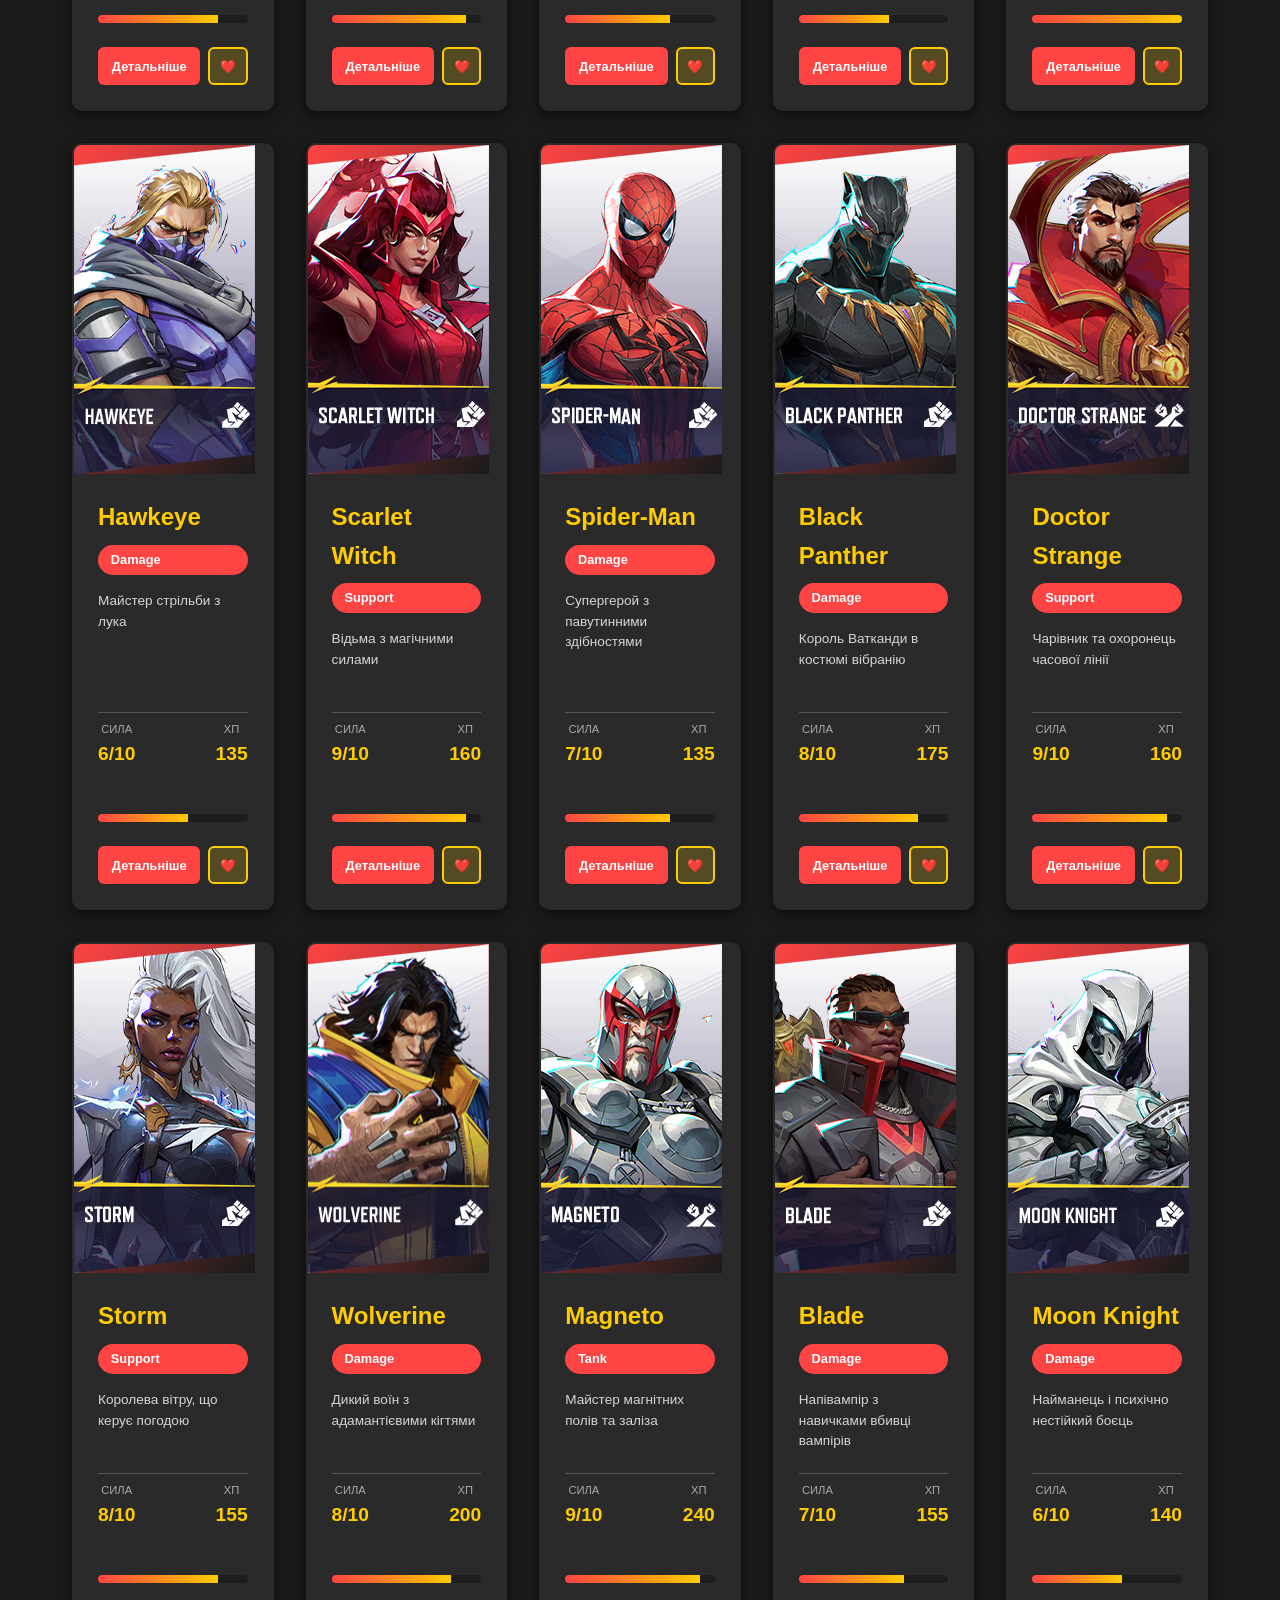
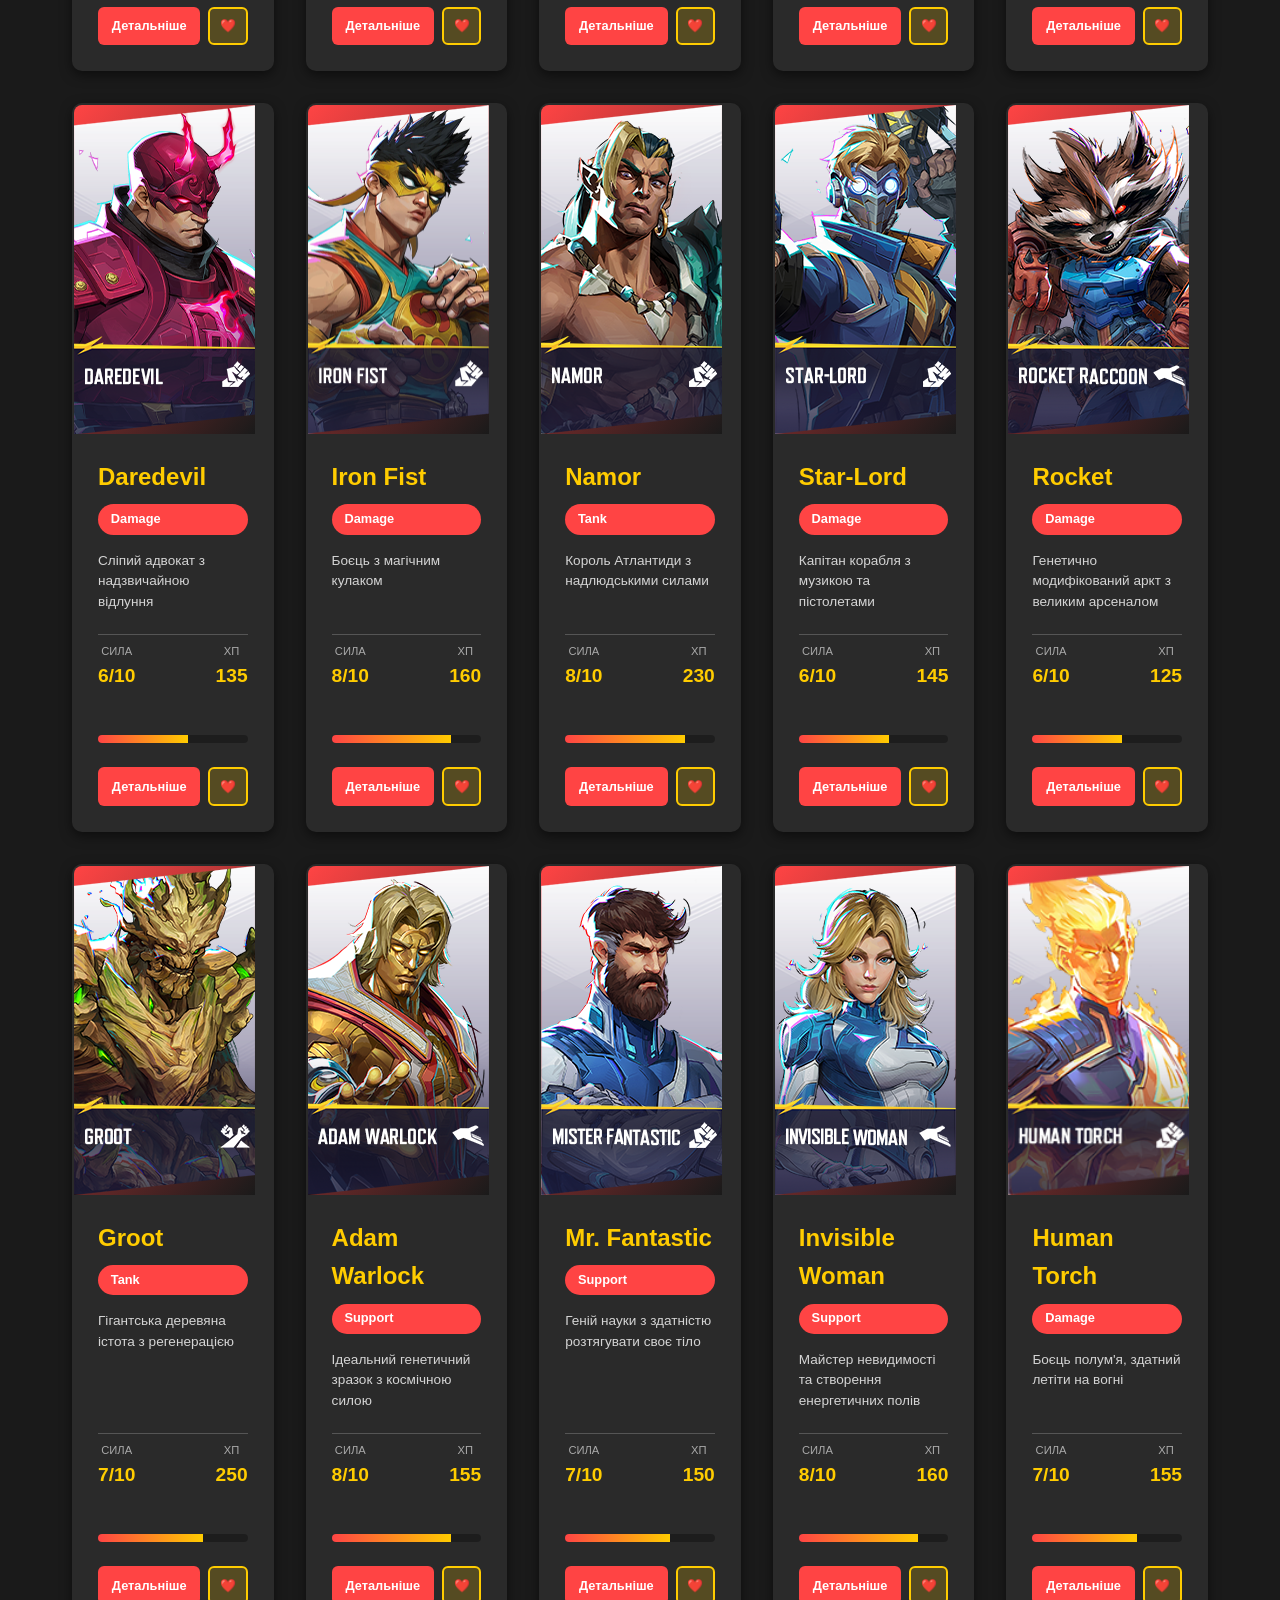
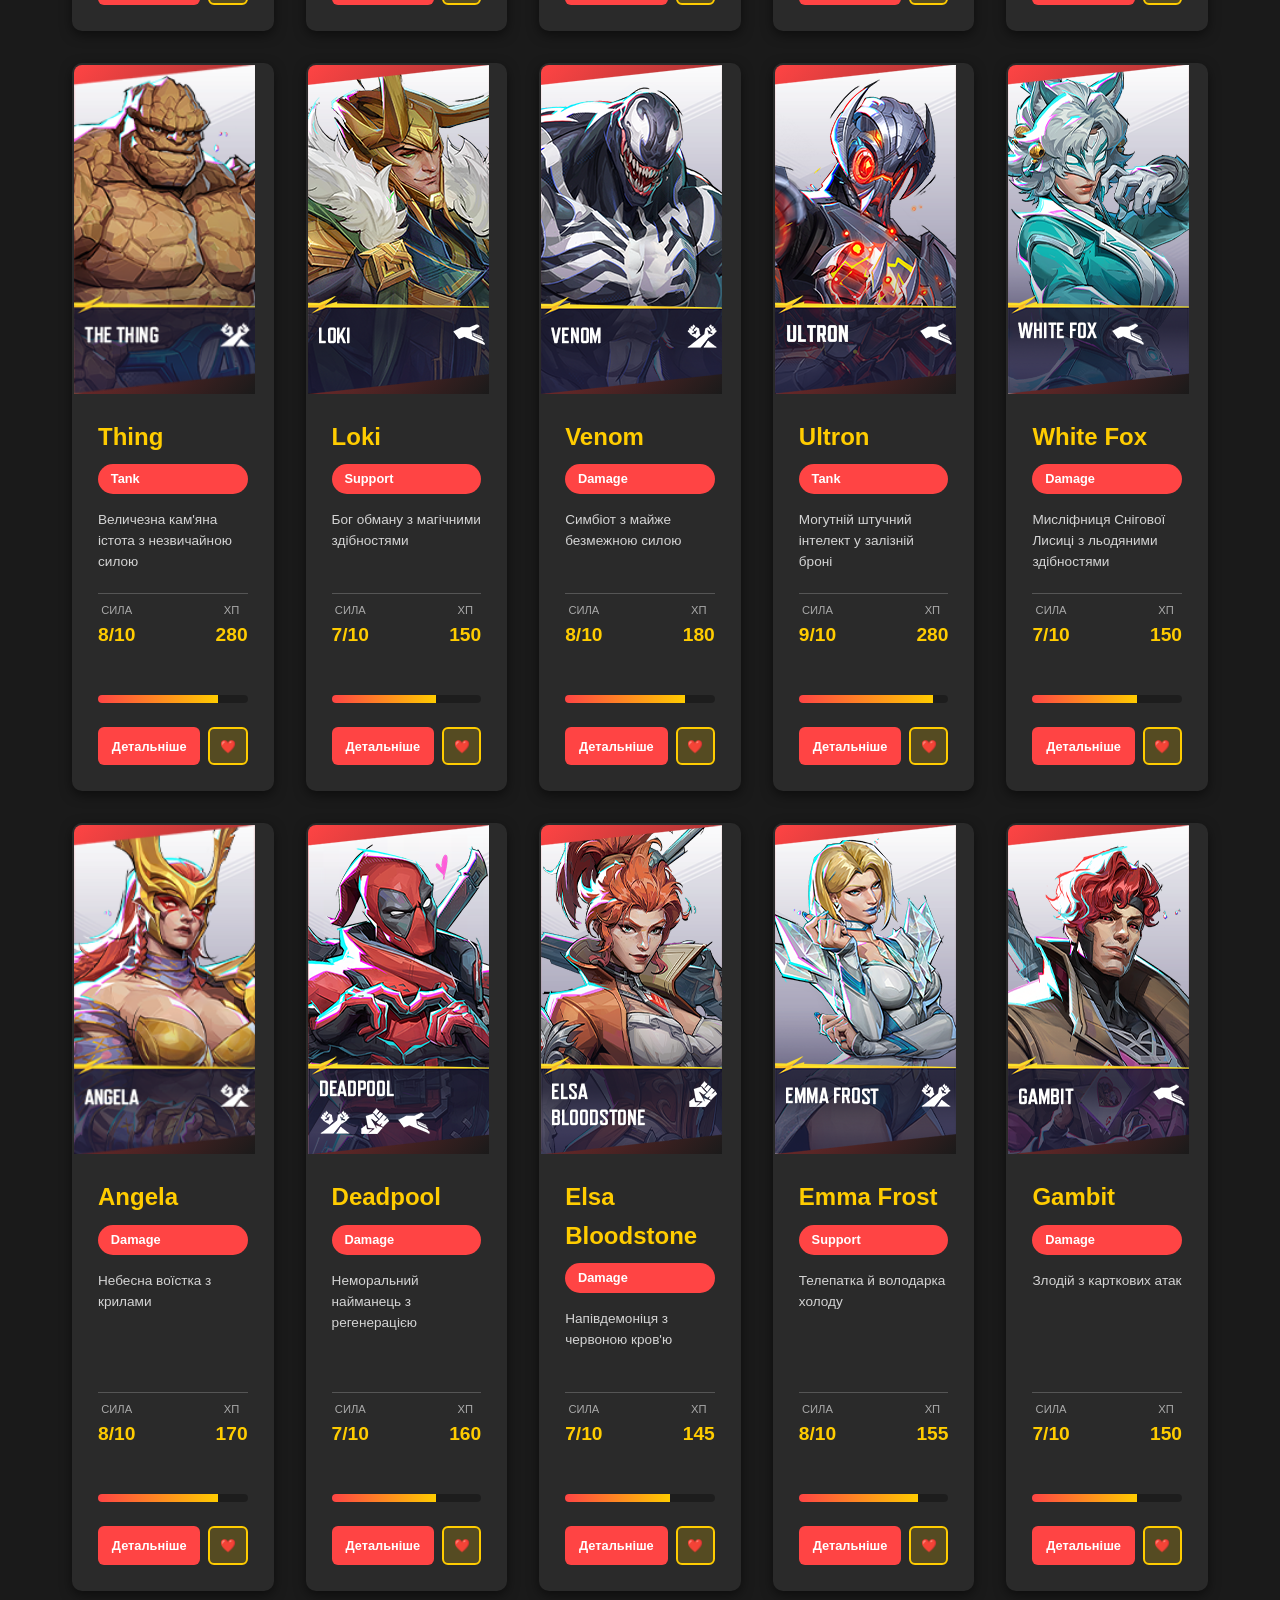
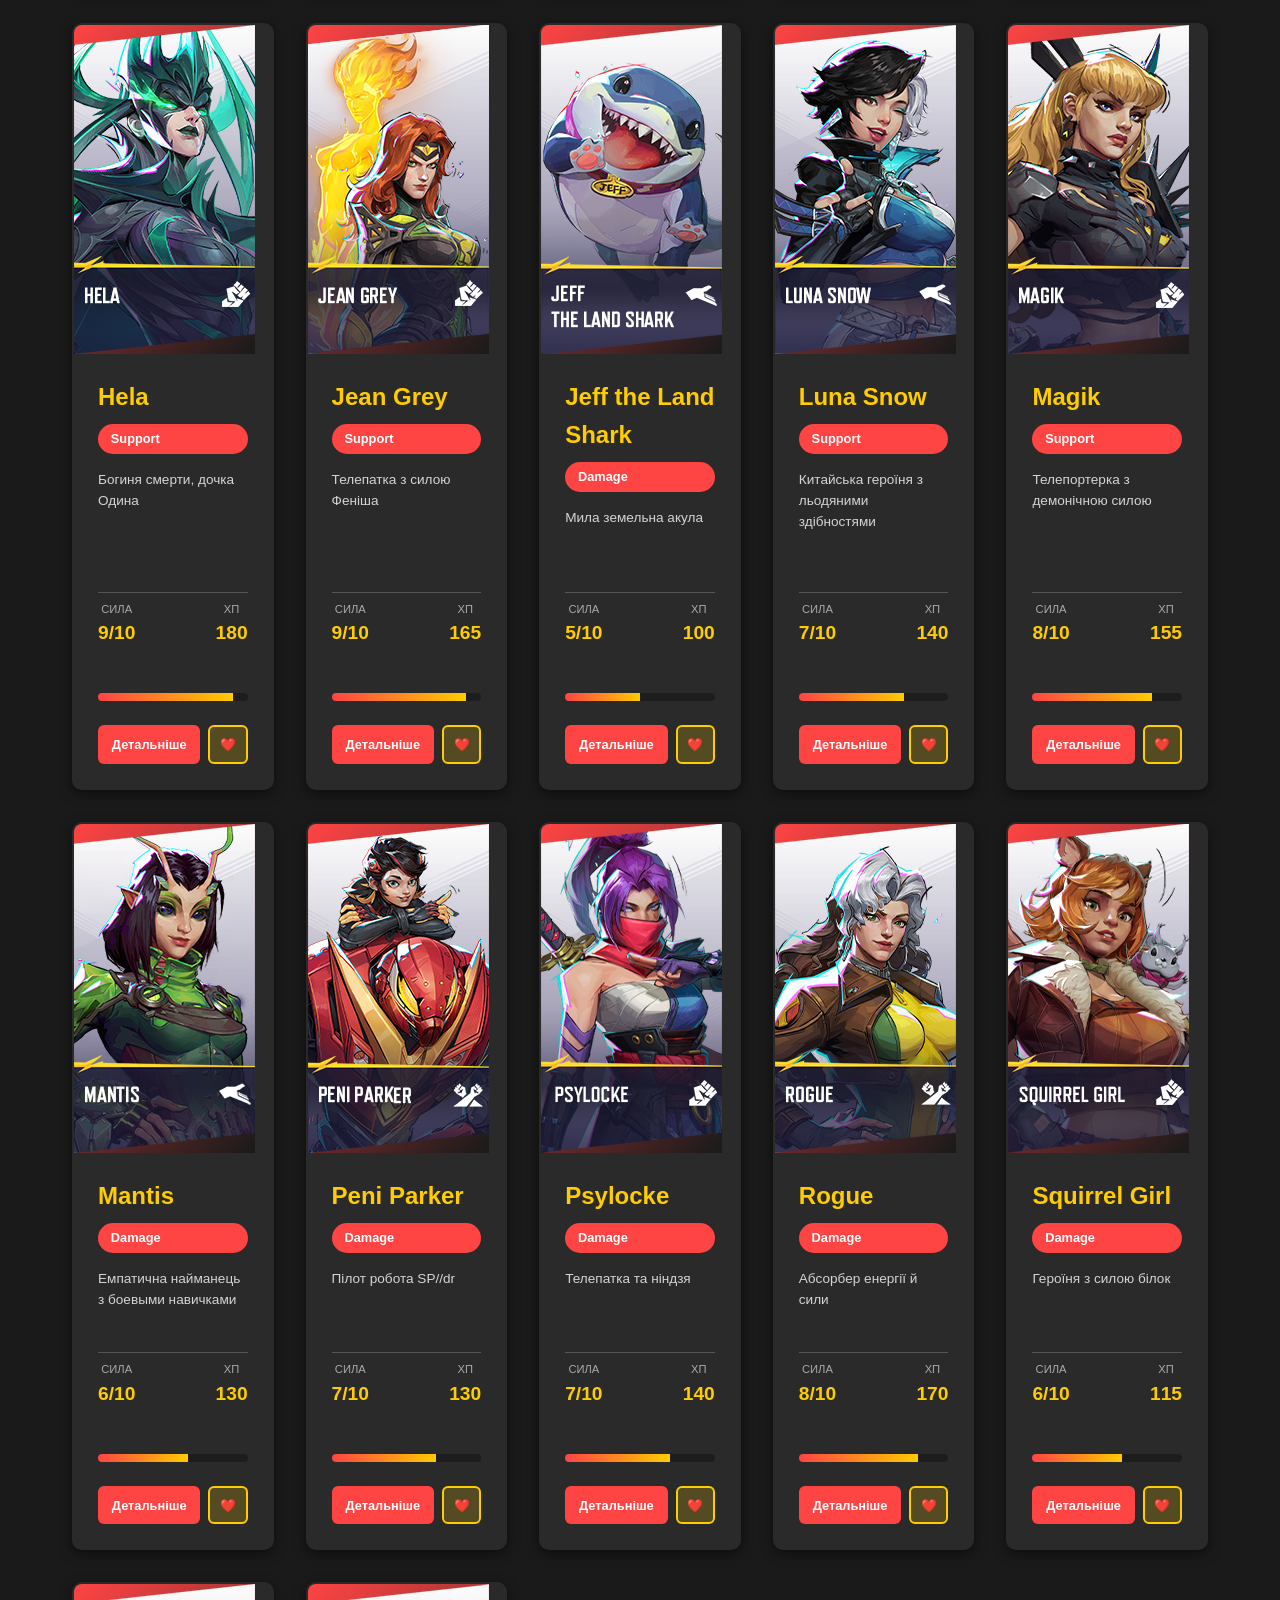
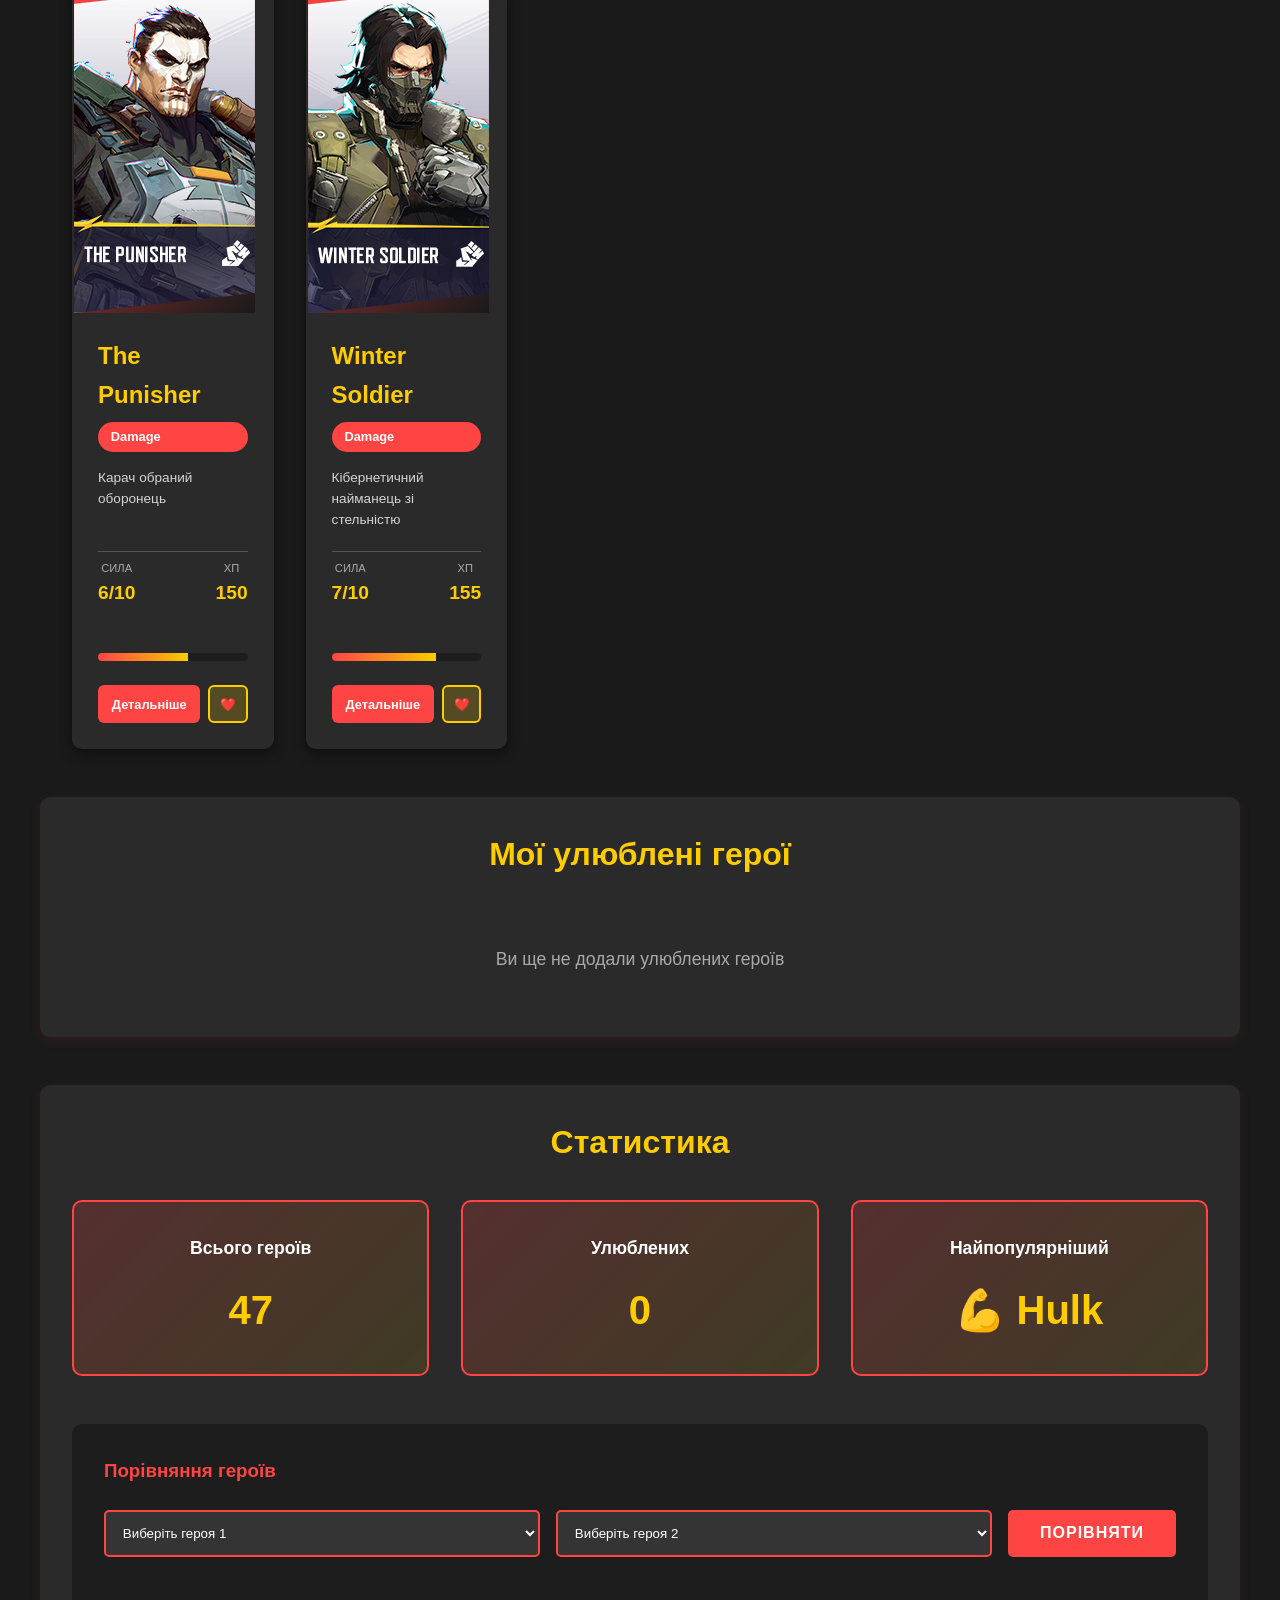
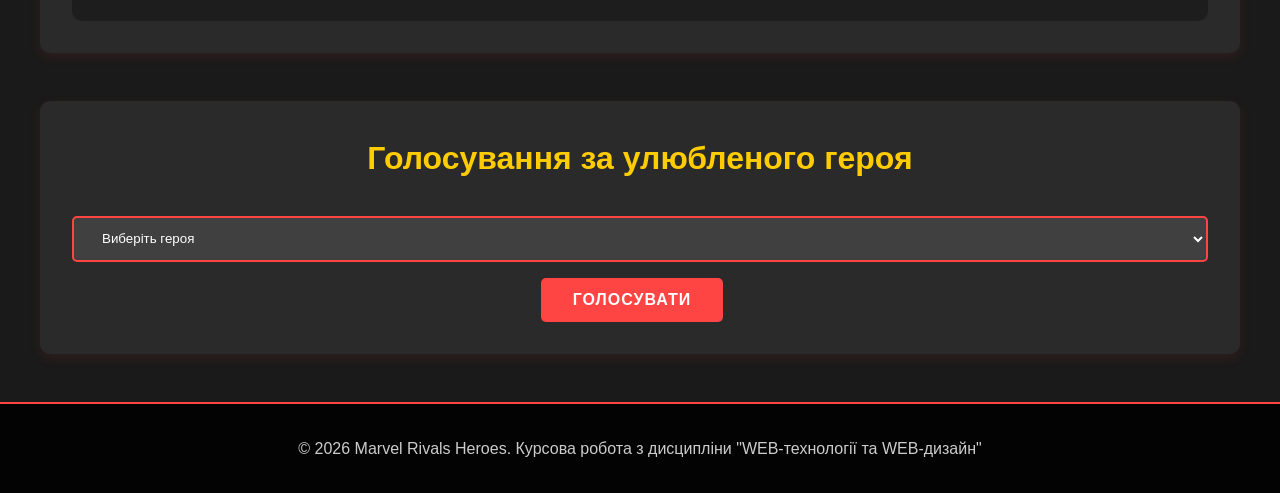
==== commit d53993f1: "Fix" ====
--- a/index.html
+++ b/index.html
@@ -136,7 +136,7 @@
 
     <!-- Footer -->
     <footer>
-        <p>&copy; 2026 Marvel Rivals Heros. Курсова робота з дисципліни "WEB-технології та WEB-дизайн"</p>
+        <p>&copy; 2026 Marvel Rivals Heroes. Курсова робота з дисципліни "WEB-технології та WEB-дизайн"</p>
     </footer>
 
     <script src="js/data-extended.js"></script>
--- a/css/styles.css
+++ b/css/styles.css
@@ -11,7 +11,7 @@
     --text-color: #ffffff; /* CSS змінна для тексту */
     --accent-color: #ffcc00; /* CSS змінна для акцентування */
     --card-bg: #2a2a2a; /* CSS змінна для фону карток */
-    --hover-color: #ff6666; /* CSS змінна для
+    --hover-color: #ff6666; /* CSS змінна для */
 }
 
 body { /* CSS селектор для body */
